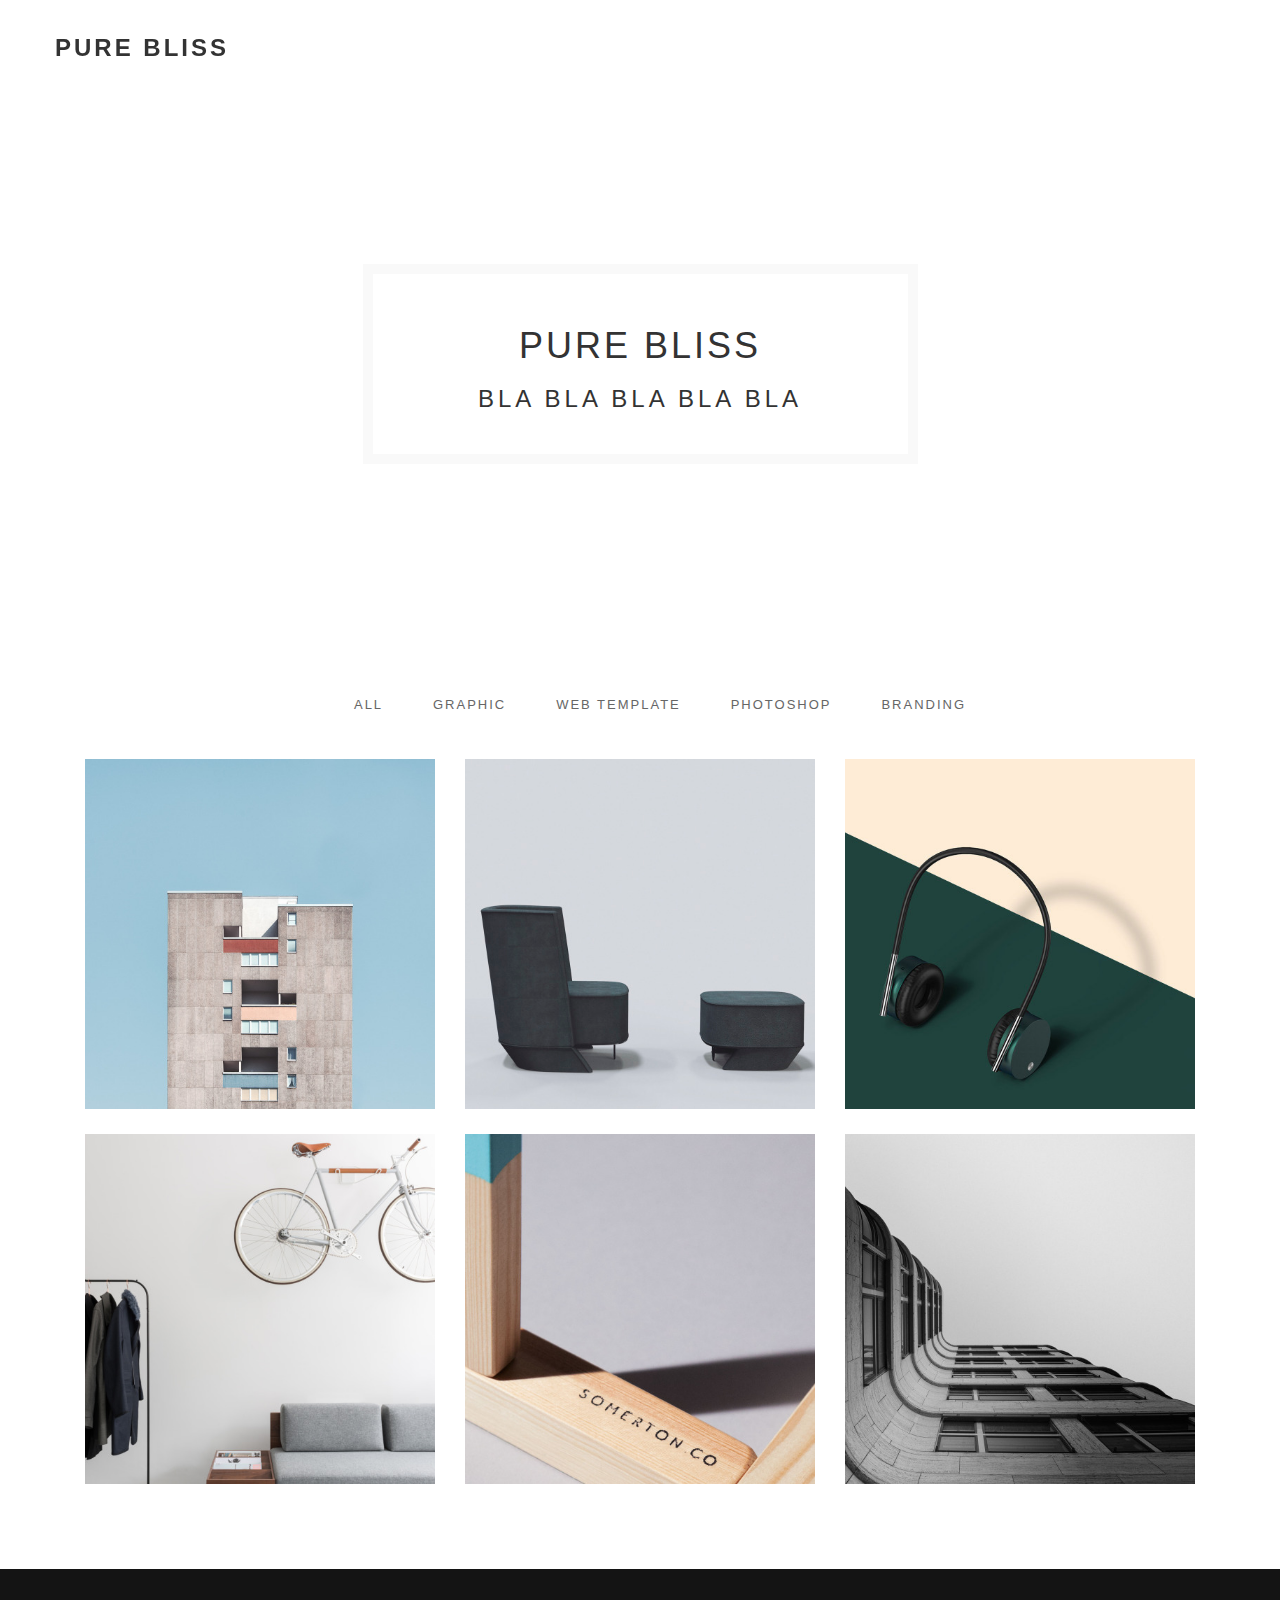
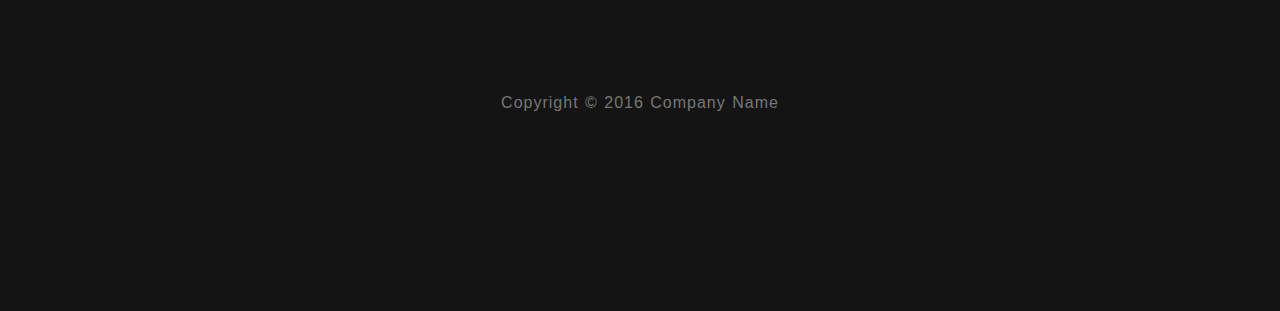
==== index.html @ f000517b "." ====
<!DOCTYPE html>
<html lang="en">
<head>

	<meta charset="utf-8">
	<meta http-equiv="X-UA-Compatible" content="IE=Edge">
	<meta name="viewport" content="width=device-width, initial-scale=1">
	<meta name="keywords" content="">
	<meta name="description" content="">

	<title>Pure Bliss website</title>

	
  
<!-- Main CSS
   ================================================== -->
	<link rel="stylesheet"  href="style.css">

 

	<!-- Bootstrap CSS
   ================================================== -->
	<link rel="stylesheet" href="bootstrap.min.css">

	<!-- Animate CSS
   ================================================== -->
	<link rel="stylesheet" href="animate.min.css">

<!-- Font Icons CSS
   ================================================== -->
	<link rel="stylesheet" href="font-awesome.min.css">
	<link rel="stylesheet" href="ionicons.min.css">

   
	<!-- Google web font 
   ================================================== -->	
  <link href='https://fonts.googleapis.com/css?family=Source+Sans+Pro:400,700,300' rel='stylesheet' type='text/css'>
	
</head>
<body>


<!-- Preloader section
================================================== 
<div class="preloader">

	<div class="sk-spinner sk-spinner-pulse"></div>

</div>
-->

<!-- Navigation section
================================================== -->
<div class="nav-container">
   <nav class="nav-inner transparent">

      <div class="navbar">
         <div class="container">
            <div class="row">

              <div class="brand">
                <a href="index.html">Pure Bliss</a>
              </div>

              <div class="navicon">
                <div class="menu-container">

                  <div class="circle dark inline">
                    <i class="icon ion-navicon"></i>
                  </div>

                  <div class="list-menu">
                    <i class="icon ion-close-round close-iframe"></i>
                    <div class="intro-inner">
                      <ul id="nav-menu">
                        <li><a href="index.html">Home</a></li>
                        <li><a href="about.html">About</a></li>
                        <li><a href="blog.html">Blog</a></li>
                        <li><a href="contact.html">Contact</a></li>
                      </ul>
                    </div>
                  </div>

                </div>
              </div>

            </div>
         </div>
      </div>

   </nav>
</div>


<!-- Header section
================================================== -->
<section id="header" class="header-one">
	<div class="container">
		<div class="row">

			<div class="col-md-offset-3 col-md-6 col-sm-offset-2 col-sm-8">
          <div class="header-thumb">
              <h1 class="wow fadeIn" data-wow-delay="1.6s">Pure Bliss</h1>
              <h3 class="wow fadeInUp" data-wow-delay="1.9s">Bla bla bla bla bla</h3>
          </div>
			</div>

		</div>
	</div>		
</section>


<!-- Portfolio section
================================================== -->
<section id="portfolio">
   <div class="container">
      <div class="row">

         <div class="col-md-12 col-sm-12">
            
               <!-- iso section -->
               <div class="iso-section wow fadeInUp" data-wow-delay="2.6s">

                  <ul class="filter-wrapper clearfix">
                           <li><a href="#" data-filter="*" class="selected opc-main-bg">All</a></li>
                           <li><a href="#" class="opc-main-bg" data-filter=".graphic">Graphic</a></li>
                           <li><a href="#" class="opc-main-bg" data-filter=".template">Web template</a></li>
                           <li><a href="#" class="opc-main-bg" data-filter=".photoshop">Photoshop</a></li>
                        <li><a href="#" class="opc-main-bg" data-filter=".branding">Branding</a></li>
                        </ul>

                        <!-- iso box section -->
                        <div class="iso-box-section wow fadeInUp" data-wow-delay="1s">
                           <div class="iso-box-wrapper col4-iso-box">

                              <div class="iso-box photoshop branding col-md-4 col-sm-6">
                                 <div class="portfolio-thumb">
                                    <img src="portfolio-img1.jpg" class="img-responsive" alt="Portfolio">
                                       <div class="portfolio-overlay">
                                          <div class="portfolio-item">
                                                <a href="single-project.html"><i class="fa fa-link"></i></a>
                                                <h2>Project One</h2>
                                             </div>
                                       </div>
                                 </div>
                              </div>

                              <div class="iso-box graphic template col-md-4 col-sm-6">
                                 <div class="portfolio-thumb">
                                    <img src="portfolio-img2.jpg" class="img-responsive" alt="Portfolio">
                                       <div class="portfolio-overlay">
                                          <div class="portfolio-item">
                                                <a href="single-project.html"><i class="fa fa-link"></i></a>
                                                <h2>Project Two</h2>
                                             </div>
                                       </div>
                                 </div>
                              </div>

                              <div class="iso-box template graphic col-md-4 col-sm-6">
                                 <div class="portfolio-thumb">
                                    <img src="portfolio-img3.jpg" class="img-responsive" alt="Portfolio">
                                       <div class="portfolio-overlay">
                                          <div class="portfolio-item">
                                                <a href="single-project.html"><i class="fa fa-link"></i></a>
                                                <h2>Project Three</h2>
                                             </div>
                                       </div>
                                 </div>
                              </div>

                              <div class="iso-box graphic template col-md-4 col-sm-6">
                                 <div class="portfolio-thumb">
                                    <img src="portfolio-img4.jpg" class="img-responsive" alt="Portfolio">
                                       <div class="portfolio-overlay">
                                          <div class="portfolio-item">
                                                <a href="single-project.html"><i class="fa fa-link"></i></a>
                                                <h2>Project Four</h2>
                                             </div>
                                       </div>
                                 </div>
                              </div>

                              <div class="iso-box photoshop branding col-md-4 col-sm-6">
                                 <div class="portfolio-thumb">
                                    <img src="portfolio-img5.jpg" class="img-responsive" alt="Portfolio">
                                       <div class="portfolio-overlay">
                                          <div class="portfolio-item">
                                                <a href="single-project.html"><i class="fa fa-link"></i></a>
                                                <h2>Project Five</h2>
                                             </div>
                                       </div>
                                 </div>
                              </div>

                              <div class="iso-box graphic branding col-md-4 col-sm-6">
                                 <div class="portfolio-thumb">
                                    <img src="portfolio-img6.jpg" class="img-responsive" alt="Portfolio">
                                       <div class="portfolio-overlay">
                                          <div class="portfolio-item">
                                                <a href="single-project.html"><i class="fa fa-link"></i></a>
                                                <h2>Project Six</h2>
                                             </div>
                                       </div>
                                 </div>
                              </div>

                            </div>
                        </div>

               </div>

         </div>

      </div>
   </div>
</section>

<!-- Footer section
================================================== -->
<footer>
	<div class="container">
		<div class="row">

			<div class="col-md-12 col-sm-12">
				<p class="wow fadeInUp"  data-wow-delay="0.3s">Copyright © 2016 Company Name</p>
				<ul class="social-icon wow fadeInUp"  data-wow-delay="0.6s">
					<li><a href="#" class="fa fa-facebook"></a></li>
					<li><a href="#" class="fa fa-twitter"></a></li>
					<li><a href="#" class="fa fa-dribbble"></a></li>
					<li><a href="#" class="fa fa-behance"></a></li>
					<li><a href="#" class="fa fa-google-plus"></a></li>
				</ul>
			</div>
			
		</div>
	</div>
</footer>


<!-- Javascript 
================================================== -->
<script src="jquery.js"></script>
<script src="bootstrap.min.js"></script>
<script src="isotope.js"></script>
<script src="imagesloaded.min.js"></script>
<script src="wow.min.js"></script>
<script src="custom.js"></script>

</body>
</html>
---- style.css ----
/* Body 
------------------------------------- */
body {
		background: #ffffff;
    font-family: 'Source Sans Pro', sans-serif;
    font-style: normal;
    font-weight: 300;
    position: relative;
}

html,body {
  width: 100%;
  overflow-x: hidden;
}

html {
  font-size: 100%;
}

/* Typography
------------------------------------- */

h1,h2,h3,h4 {
  font-weight: 400;
  letter-spacing: 0.3rem;
  text-transform: uppercase;
}

h1 {
  color: #000;
  font-size: 1.8rem;
  font-weight: 700;
}

h2 {
  color: #ffffff;
  font-size: 1rem;
}

h3 {
  color: #444;
  font-size: 14px;
  letter-spacing: 4px;
}

h5 {
  font-weight: 400;
  letter-spacing: 1px;
}

p {
  color: #777;
  font-size: 16px;
  line-height: 28px;
  word-spacing: 1px;
  letter-spacing: 1px;
}

a {
  outline: none;
  text-decoration: none;
}
a,
a:hover,
a:focus {
  color: inherit;
  text-decoration: none;
  outline: 0;
  -webkit-transition: all 0.25s ease-out;
  -moz-transition: all 0.25s ease-out;
  -ms-transition: all 0.25s ease-out;
  -o-transition: all 0.25s ease-out;
  transition: all 0.25s ease-out;
}

img {
  width: 100%;
  max-width: 100%;
}


/* preloader styles
/* ========================================== */
.preloader {
    position: fixed;
    top: 0;
    left: 0;
    width: 100%;
    height: 100%;
    z-index: 99999;
    display: flex;
    flex-flow: row nowrap;
    justify-content: center;
    align-items: center;
    background: none repeat scroll 0 0 #fff;
}

.sk-spinner-pulse {
  width: 60px;
  height: 60px;
  background-color: #111112;
  border-radius: 100%;
  -webkit-animation: sk-pulseScaleOut 1s infinite ease-in-out;
          animation: sk-pulseScaleOut 1s infinite ease-in-out; }

@-webkit-keyframes sk-pulseScaleOut {
  0% {
    -webkit-transform: scale(0);
            transform: scale(0); }
  100% {
    -webkit-transform: scale(1);
            transform: scale(1);
    opacity: 0; } }

@keyframes sk-pulseScaleOut {
  0% {
    -webkit-transform: scale(0);
            transform: scale(0); }
  100% {
    -webkit-transform: scale(1);
            transform: scale(1);
    opacity: 0; } }



/* navigation styles
/* ========================================== */
.nav-container,
nav {
  overflow: visible;
  transition: all 0.3s ease;
  -webkit-transition: all 0.3s ease;
  -moz-transition: all 0.3s ease;
}

nav {
  -webkit-backface-visibility: hidden;
  backface-visibility: hidden;
  transition: all 0.3s ease;
  -webkit-transition: all 0.3s ease;
  -moz-transition: all 0.3s ease;
}

nav a {
  color: #333333;
}

.navbar {
  background: transparent;
  height: 94px;
  max-height: 94px;
  margin: 0;
  border-radius: 0;
  transition: all 0.3s ease;
  -webkit-transition: all 0.3s ease;
  -moz-transition: all 0.3s ease;
}

.brand {
  float: left;
  padding: 30px 0 0;
  transition: all 0.3s ease;
  -webkit-transition: all 0.3s ease;
  -moz-transition: all 0.3s ease;
  text-transform: uppercase;
  letter-spacing: 0.3rem;
}
.brand a {
  color: #333;
  font-size: 24px;
  font-weight: 700;
  opacity: 1;
  text-decoration: none;
}

.navicon {  
  position: relative;
  right: 0;
  display: -webkit-flex;
  display: -ms-flexbox;
  display: flex;
  -webkit-justify-content: flex-end;
  -ms-flex-pack: end;
  justify-content: flex-end;
  padding: 20px 0 0;
}

nav ul {
  display: inline-block;
}

nav ul.right {
  float: right;
  right: 0
}

#nav-menu a {
  font-weight: 300;
  font-size: 26px;
  color: #ffffff;
  text-transform: uppercase;
  letter-spacing: 0.3rem;
}

#nav-menu li {
  list-style: none;
  padding: 6px;
}

.nav-text-light a {
  color: #ffffff;
}

.sticky .nav-text-light a {
  color: #555555;
}

.sticky nav.nav-inner .navbar {
  height: 70px;
  max-height: 70px;
  margin: 0;
  background: #ffffff;
}

.sticky nav.transparent .navbar {
  background: transparent;
}

@media all and (max-width: 990px) {
  .nav-text-light a {
    color: #555555;
  }
  .nav-inner {
    background: #ffffff;
  }
  .transparent {
    background: transparent;
  }
  .navicon {
    padding-right: 10px;
  }
  nav ul.right {
  float: left;
  }
}

a.icon {
  font-size: 32px;
  padding-right: 20px;
}

.intro-inner {  
  position: absolute;
  left: 50%;
  top: 50%;
  -webkit-transform: translate(-50%, -50%);
      -ms-transform: translate(-50%, -50%);
          transform: translate(-50%, -50%);
  width: 100%;
  text-align: center;
}

.close {
  font-family: inherit;
  font-size: 32px;
  font-weight: 300;
  text-shadow: none;
}
.close:focus {
  outline: 0px auto -webkit-focus-ring-color;
}

.circle {
  width: 45px;
  height: 45px;
  text-align: center;
  margin: 0 auto;
  position: absolute;
  top: 50%;
  left: 50%;
  margin-top: -40px;
  margin-left: -40px;
  border-radius: 50%;
  transition: all 0.3s ease;
  -webkit-transition: all 0.3s ease;
  -moz-transition: all 0.3s ease;
  cursor: pointer;
  z-index: 99;
  padding: 4px 0 0;
}

.circle i {
  font-size: 36px;
  color: #111112;
}

.circle.dark {
  border-color: #292929;
}

.circle.dark:before {
  border-color: transparent transparent transparent #292929;
}

.circle.large {
  height: 120px;
  width: 120px;
  margin-top: -60px;
  margin-left: -60px;
}

.circle.large:before {
  margin-top: -18px;
  margin-left: -10px;
  content: '';
  width: 0;
  height: 0;
  border-style: solid;
  border-width: 20px 0 20px 31.0px;
  border-color: transparent transparent transparent #ffffff;
}

.circle.large.dark:before {
  border-color: transparent transparent transparent #292929;
}

.circle.inline {
  position: relative;
  top: 0;
  left: 0;
  margin-top: 0;
  margin-left: 0;
  display: inline-block;
  z-index: 0;
}

@media all and (max-width: 767px) {
  .circle.large {
    width: 90px;
    height: 90px;
    margin-top: -45px;
  }
  .circle.large:before {
    margin-top: -14px;
    margin-left: -8px;
    content: '';
    width: 0;
    height: 0;
    border-style: solid;
    border-width: 15px 0 15px 25.0px;
    border-color: transparent transparent transparent #fff;
  }
}

.list-menu {
  position: fixed;
  visibility: hidden;
  width: 100%;
  height: 100%;
  top: 0;
  left: 0;
  z-index: 9999999;
  background: rgba(0, 0, 0, 0.9);
  transition: all 0.6s ease;
  -webkit-transition: all 0.6s ease;
  -moz-transition: all 0.6s ease;
  opacity: 0;
  z-index: -1;
}

.list-menu.reveal-modal {
  opacity: 1;
  z-index: 999999;
  visibility: visible;
}

.list-menu .ion-close-round {
  font-size: 31px;
  position: absolute;
  top: 32px;
  right: 32px;
  color: #fff;
  cursor: pointer;
}

/* header section styles
/* ========================================== */
#header {
  -webkit-background-size: cover;
  background-size: cover;
  background-position: center center;
  text-align: center;
  padding-top: 130px;
  padding-bottom: 100px;
}

#header .header-thumb {
  background: #ffffff;
  border: 10px solid #f9f9f9;
  padding: 62px 20px 62px 20px;
}

.header-one .header-thumb,
.header-two .header-thumb,
.header-three .header-thumb,
.header-four .header-thumb,
.header-five .header-thumb {
  padding: 32px 20px 32px 20px !important;
}

.header-one, .header-two,
.header-three, .header-four,
.header-five {
  height: 42vh !important;
  min-height: 420px;
  padding-top: 120px !important;
}

.header-one {
  background: url('../images/back.jpg') no-repeat;
  height: 60vh !important;
  min-height: 520px;
  padding-top: 150px !important;
}
.header-two {
  background: url('../images/header-bg.jpg') no-repeat;
}
.header-three {
  background: url('../images/back4.jpg') no-repeat;
}
.header-four {
  background: url('../images/header-four-bg.jpg') no-repeat;
}
.header-five {
  background: url('../images/header-five-bg.jpg') no-repeat;
}

/* Portfolio section styles
/* ========================================== */
#portfolio {
  text-align: center;
  padding-top: 3rem;
  padding-bottom: 6rem;
}

#portfolio img 
{
  width: 100%;
}

#portfolio .portfolio-thumb {
  position: relative;
  overflow: hidden;
  margin: 0;
} 

#portfolio .portfolio-thumb .portfolio-overlay {
  background: #141414;
  position: absolute;
  top: 0;
  right: 0;
  bottom: 0;
  left: 0;
  width: 100%;
  height: 100%;
  opacity: 0;
  -webkit-transition: all 0.4s ease-in-out;
  transition: all 0.4s ease-in-out;
}

#portfolio .portfolio-thumb:hover .portfolio-overlay {
  opacity: 0.9;
}

#portfolio .portfolio-thumb .portfolio-overlay .portfolio-item {
    text-align: center;
    padding: 30% 20px 20px;
}

#portfolio .portfolio-thumb .portfolio-overlay .fa {
    background: #f9f9f9;
    border-radius: 100px;
    color: #141414;
    font-size: 1.3rem;
    display: inline-block;
    width: 3.5rem;
    height: 3.5rem;
    line-height: 3.5rem;
    text-align: center;
    text-decoration: none;
    margin-bottom: 4px;
}

/*filter css*/
.filter-wrapper {
    width: 100%;
    margin-bottom: 32px;
    overflow: hidden;
}

.filter-wrapper li {
    display: inline-block;
    margin: 4px;
}

.filter-wrapper li a {
    color: #666;
    font-size: 13px;
    font-weight: 400;
    letter-spacing: 2px;
    padding: 8px 17px;
    margin-right: 2px;
    margin-left: 2px;
    text-transform: uppercase;
    display: block;
    text-decoration: none;
    transition: all 0.4s ease-in-out;
}
.filter-wrapper li a:active {
  background: #111112 !important;
}
.filter-wrapper li a:hover,
.filter-wrapper li a:focus {
  background: #111112;
  color: #ffffff;
}

/*isotope box css*/
.iso-box-section {
    width: 100%;
}

.iso-box-wrapper {
    width: 100%;
    padding: 0;
    clear: both;
    position: relative;
}

.iso-box {
    position: relative;
    min-height: 50px;
    float: left;
    overflow: hidden;
    margin-bottom: 25px;
}

.iso-box > a {
    display: block;
    width: 100%;
    height: 100%;
    overflow: hidden;
} 

.fluid-img {
    width: 100%;
    display: block;
}

/* single project section styles
/* ========================================== */
#single-project {
  padding-top: 4rem;
  padding-bottom: 6rem;
}

#single-project .project-info {
  padding-bottom: 10px;
}

#single-project img {
  padding-top: 14px;
}

/* about section styles
/* ========================================== */
#about {
  padding-top: 5rem;
  padding-bottom: 8rem;
}

#about .col-md-4 {
  padding-top: 16px;
  padding-bottom: 32px;
}

#about img {
  padding-bottom: 20px;
}

#about blockquote {
  letter-spacing: 2px;
  margin-top: 20px;
}

/* blog & single post section styles
/* ========================================== */
#blog, 
#single-post {
  padding-top: 4rem;
  padding-bottom: 6rem;
}

#blog .blog-thumb {
  padding-top: 60px;
  padding-bottom: 40px;
}

#blog .post-format,
#single-post .post-format {
  padding-bottom: 10px;
}

#blog .post-format span,
#single-post .post-format span {
  color: #888;
  font-weight: 400;
  letter-spacing: 1px;
  padding-right: 10px;
}

#blog .blog-thumb .btn {
  border-radius: 0px;
  padding: 10px 32px;
  letter-spacing: 2px;
  text-transform: uppercase;
  margin-top: 22px;
  transition: all 0.4s ease-in-out;
}
#blog .blog-thumb .btn:hover {
  background: #111112;
  border-color: transparent;
  color: #ffffff;
}

#single-post blockquote {
  margin-top: 32px;
  letter-spacing: 2px;
}

.post-image {
	margin: 25px 0px;
}

#single-post .blog-comment,
#single-post .blog-comment-form {
  margin-top: 62px;
}

#single-post .blog-comment h3,
#single-post .blog-comment-form h3 {
  padding-bottom: 20px;
}

#single-post .blog-comment .media {
  padding-bottom: 22px;
}

#single-post .blog-comment .media img {
  padding-right: 14px;
}

#single-post .blog-comment h4 {
  font-weight: 700;
}

#single-post .blog-comment-form .form-control {
  background: transparent;
  border: 1px solid #eee;
  border-radius: 0px;
  box-shadow: none;
  font-size: 16px;
  margin-bottom: 16px;
  transition: all 0.4s ease-in-out;
}

#single-post .blog-comment-form input[type="submit"] {
  background: #111112;
  border-color: transparent;
  color: #ffffff;
  height: 50px;
}


/* contact section styles
/* ========================================== */
#contact {
  padding-top: 5rem;
  padding-bottom: 0rem;
}

#contact .fa {
  font-size: 32px;
  padding-right: 10px;
}

#contact #map-canvas  {
  border: none;
  width: 100%;
  height: 300px;
  margin-top: 40px;
}

#contact .contact-form {
  padding-top: 14px;
}

#contact .form-control {
  background: transparent;
  border: 1px solid #eee;
  border-radius: 0px;
  box-shadow: none;
  font-size: 16px;
  margin-bottom: 16px;
  transition: all 0.4s ease-in-out;
}

#contact .form-control:hover {
  border-color: #f0f0f0;
}

#contact textarea {min-height: 100px;}

#contact input {height: 50px;}

#contact input[type='submit'] {
  background: #111112;
  color: #ffffff;
  font-size: 15px;
  font-weight: 400;
  letter-spacing: 2px;
  transition: all 0.4s ease-in-out;
  margin-top: 10px;
}

#contact input[type='submit']:hover {
  background: #444;
}

.contact-submit {
	width: 50%;
}

#contact .col-md-4 {
  background: #fff;
  padding: 62px 0px 32px 42px;
  position: relative;
  bottom: -50px;
}



/* footer section styles
/* ========================================== */
footer {
  background: #141414;
  padding-top: 120px;
  padding-bottom: 120px;
  text-align: center;
}


/* social icon */
.social-icon {
  padding: 0;
  margin: 0;
}
.social-icon li {
  list-style: none;
  display: inline-block;
}
.social-icon li a {
  border-radius: 100px;
  border: 1px solid transparent;
  color: #909090;
  font-size: 18px;
  width: 50px;
  height: 50px;
  line-height: 48px;
  text-align: center;
  vertical-align: middle;
  text-decoration: none;
  transition: all 0.4s ease-in-out;
  padding: 0px;
  margin-top: 14px;
  margin-right: 8px;
  margin-left: 8px;
  position: relative;
  top: 0px;
}
.social-icon li a:hover {
  background: #ffffff;
}

/* Responsive Mobile styles
/* ========================================== */
@media (max-width: 980px) {

  .intro-inner {top: 30%;}

  #contact .col-md-4 {
    padding: 62px 20px 42px 32px;
  }

  #contact .col-md-4 p {
    font-size: 12px;
  }

  #contact #map-canvas {
    margin-bottom: 60px;
  }
}


@media (max-width: 768px) {

  .brand {
    padding-left: 24px;
  }

  .header-one, .header-two,
  .header-three, .header-four,
  .header-five {
    min-height: 380px;
	padding-top: 80px !important;
  }

  #about .col-md-4,
  #single-project .col-md-3 {
    padding-bottom: 32px;
  }

}


@media (max-width: 700px) {

  h1 {
    font-size: 1.3rem;
  }
  h3 {
    font-size: 13px;
    letter-spacing: 3px;
  }

  .filter-wrapper {
    padding: 0px;
  }

  #contact {
    padding-bottom: 4rem;
  }

  #contact .col-md-4 {
    padding: 32px 20px 22px 62px;
  }
  .contact-submit {
	width: 70%;
  }

}

@media (max-width: 450px) {
  .intro-inner {top: 50%;}
}
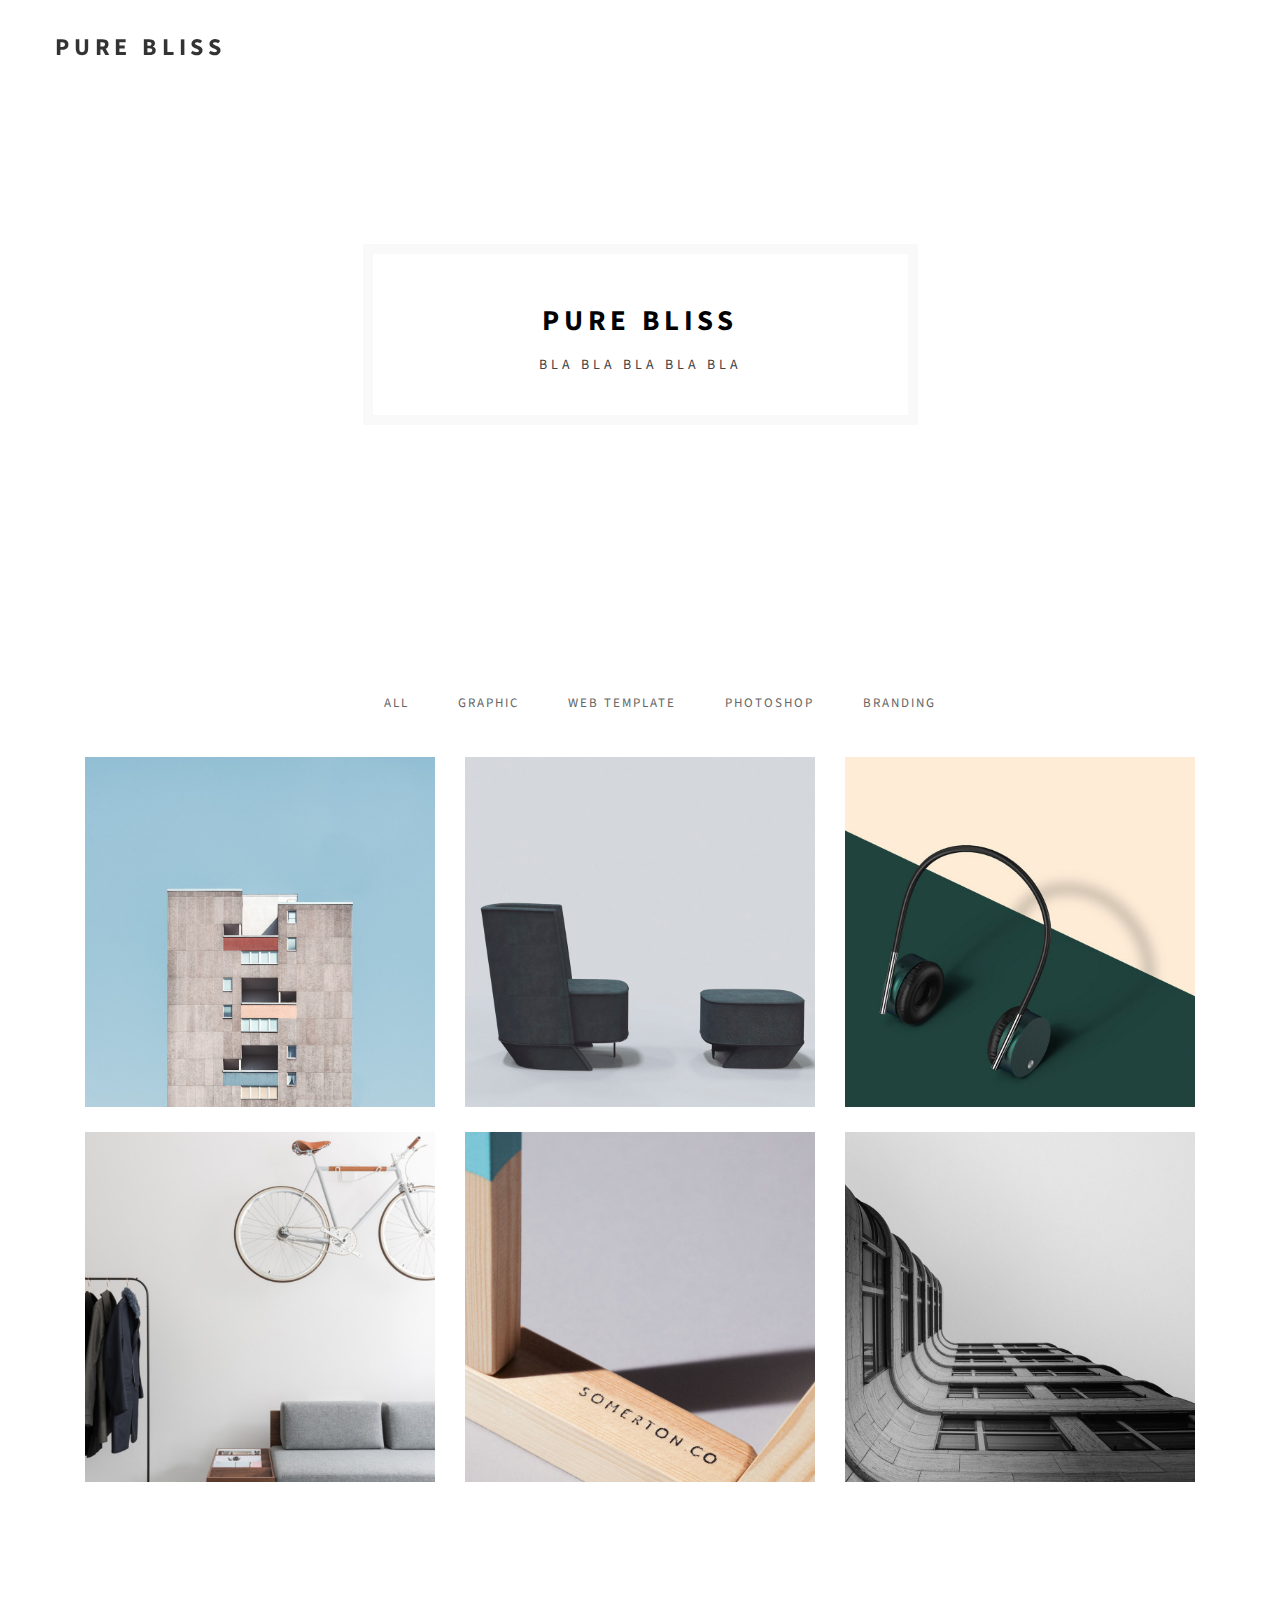
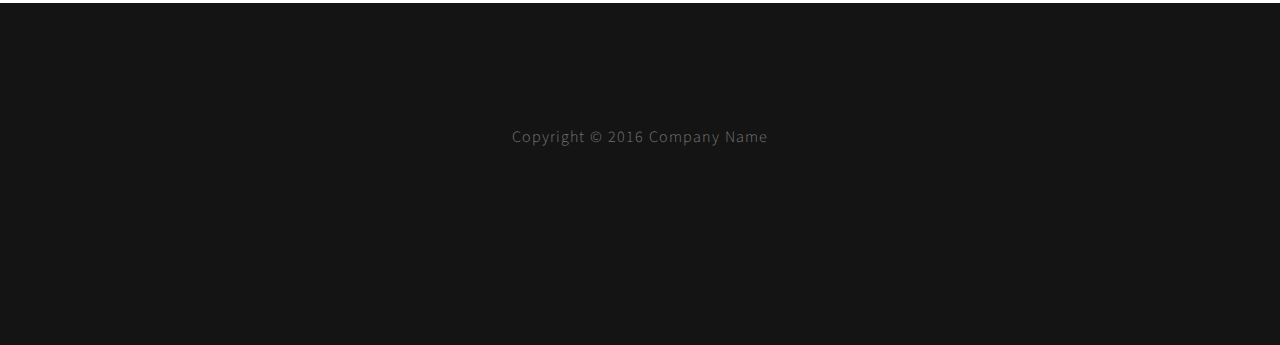
==== commit 48e7ed87: "." ====
--- a/index.html
+++ b/index.html
@@ -11,12 +11,7 @@
 	<title>Pure Bliss website</title>
 
 	
-  
-<!-- Main CSS
-   ================================================== -->
-	<link rel="stylesheet"  href="style.css">
-
- 
+
 
 	<!-- Bootstrap CSS
    ================================================== -->
@@ -31,7 +26,13 @@
 	<link rel="stylesheet" href="font-awesome.min.css">
 	<link rel="stylesheet" href="ionicons.min.css">
 
-   
+    
+<!-- Main CSS
+   ================================================== -->
+	<link rel="stylesheet"  href="style.css">
+
+ 
+
 	<!-- Google web font 
    ================================================== -->	
   <link href='https://fonts.googleapis.com/css?family=Source+Sans+Pro:400,700,300' rel='stylesheet' type='text/css'>
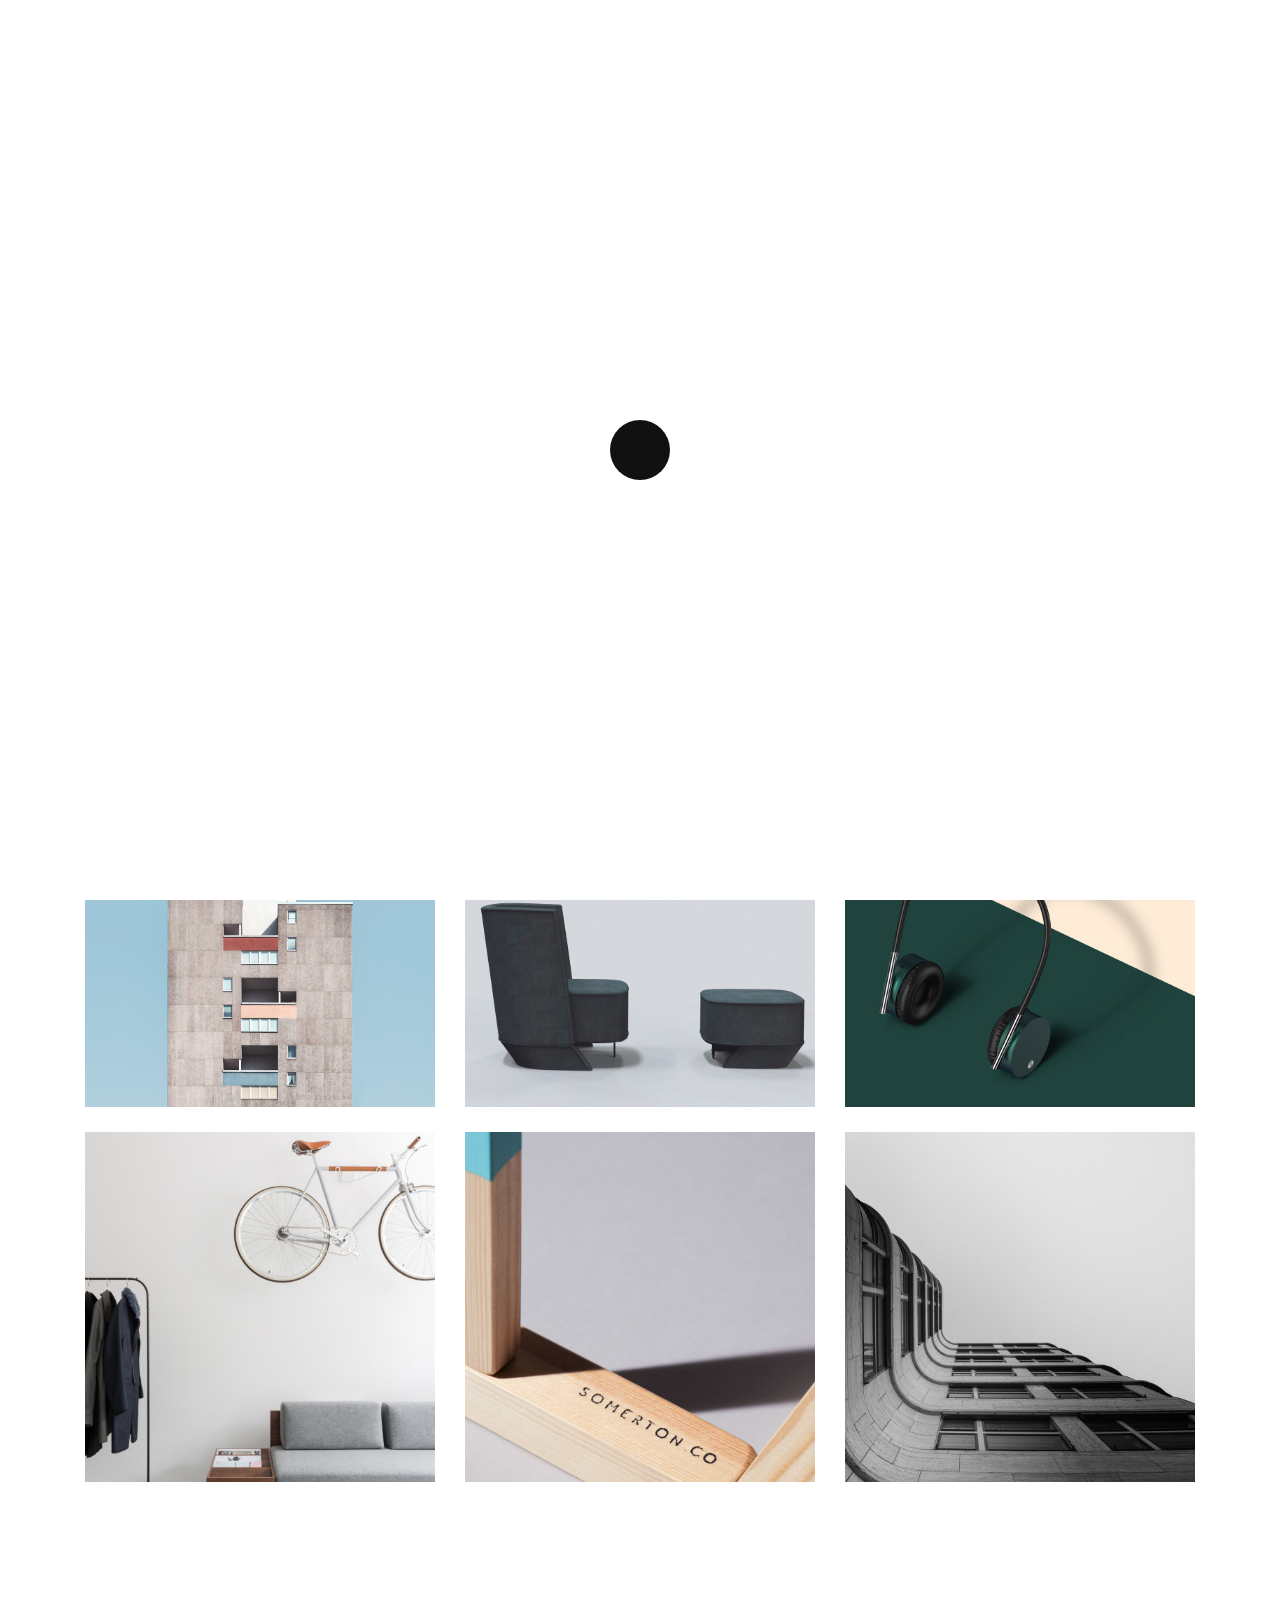
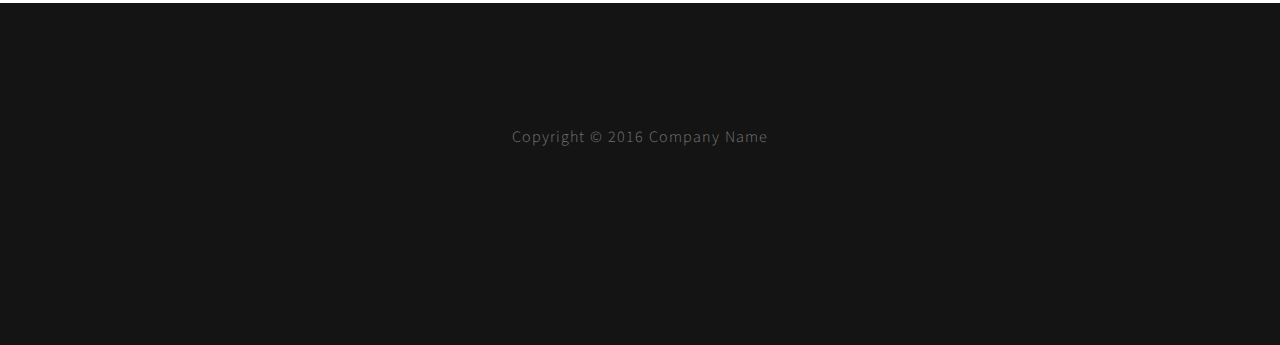
==== commit 818aed02: "." ====
--- a/index.html
+++ b/index.html
@@ -42,13 +42,13 @@
 
 
 <!-- Preloader section
-================================================== 
+================================================== -->
 <div class="preloader">
 
 	<div class="sk-spinner sk-spinner-pulse"></div>
 
 </div>
--->
+
 
 <!-- Navigation section
 ================================================== -->
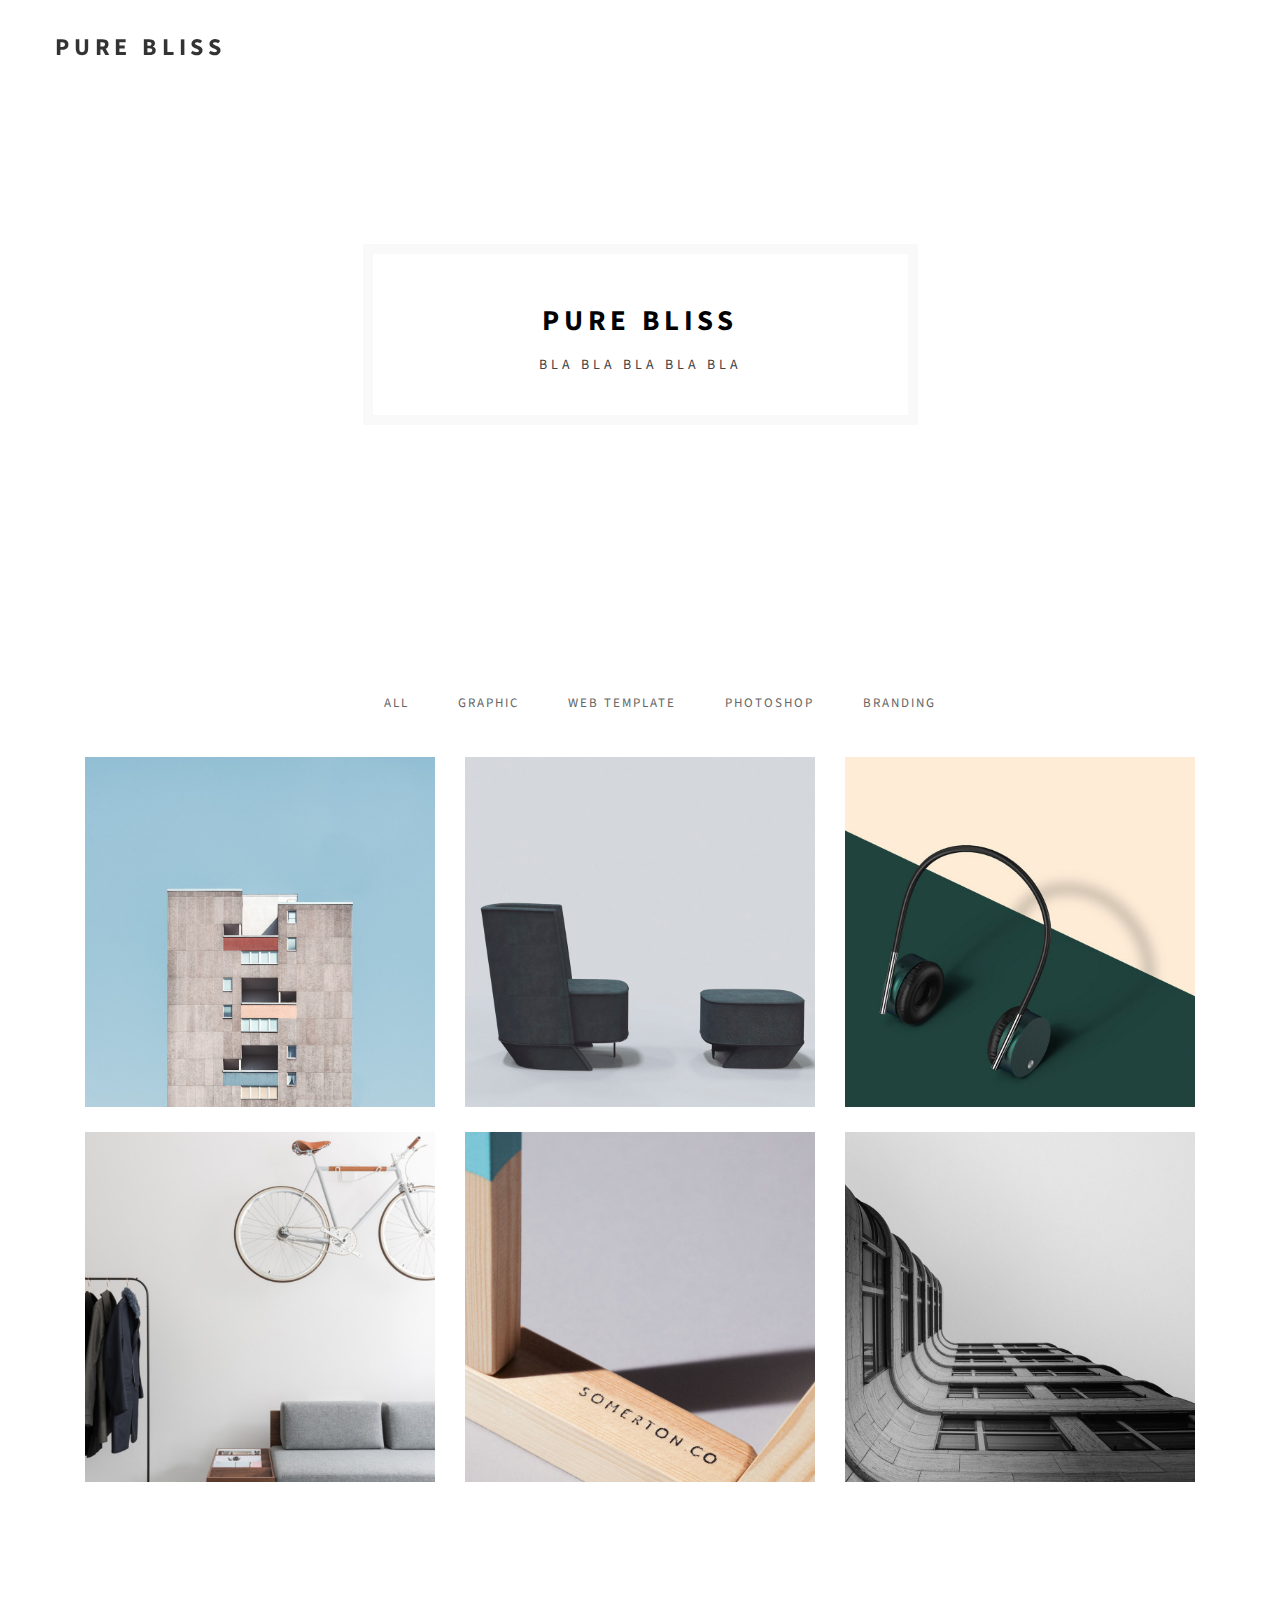
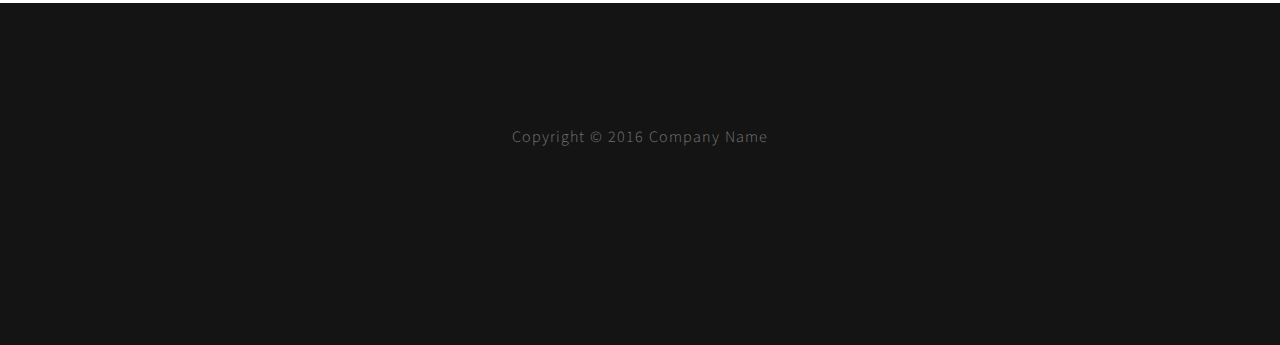
==== commit 085f962c: "." ====
--- a/index.html
+++ b/index.html
@@ -39,17 +39,17 @@
 	
 </head>
 <body>
-
+ 
 
 <!-- Preloader section
-================================================== -->
+================================================== 
 <div class="preloader">
 
 	<div class="sk-spinner sk-spinner-pulse"></div>
 
 </div>
 
-
+-->
 <!-- Navigation section
 ================================================== -->
 <div class="nav-container">
